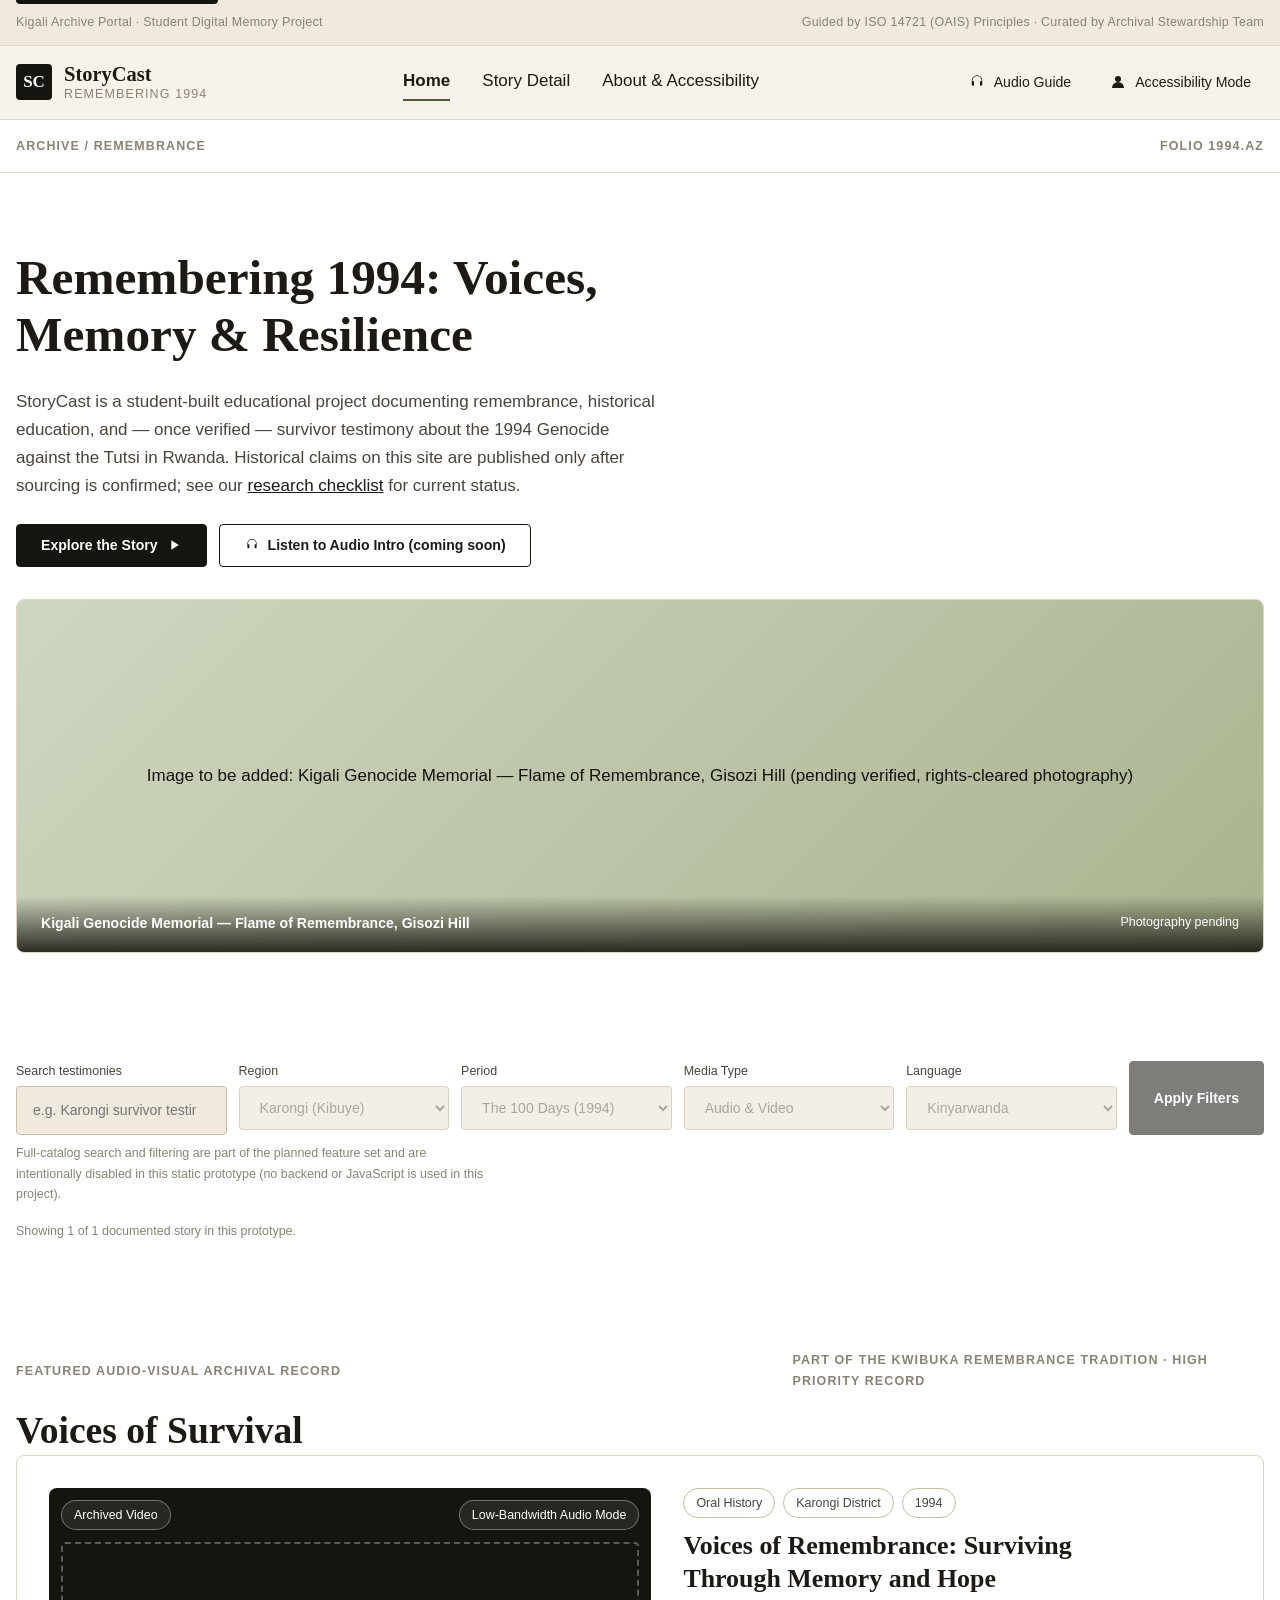
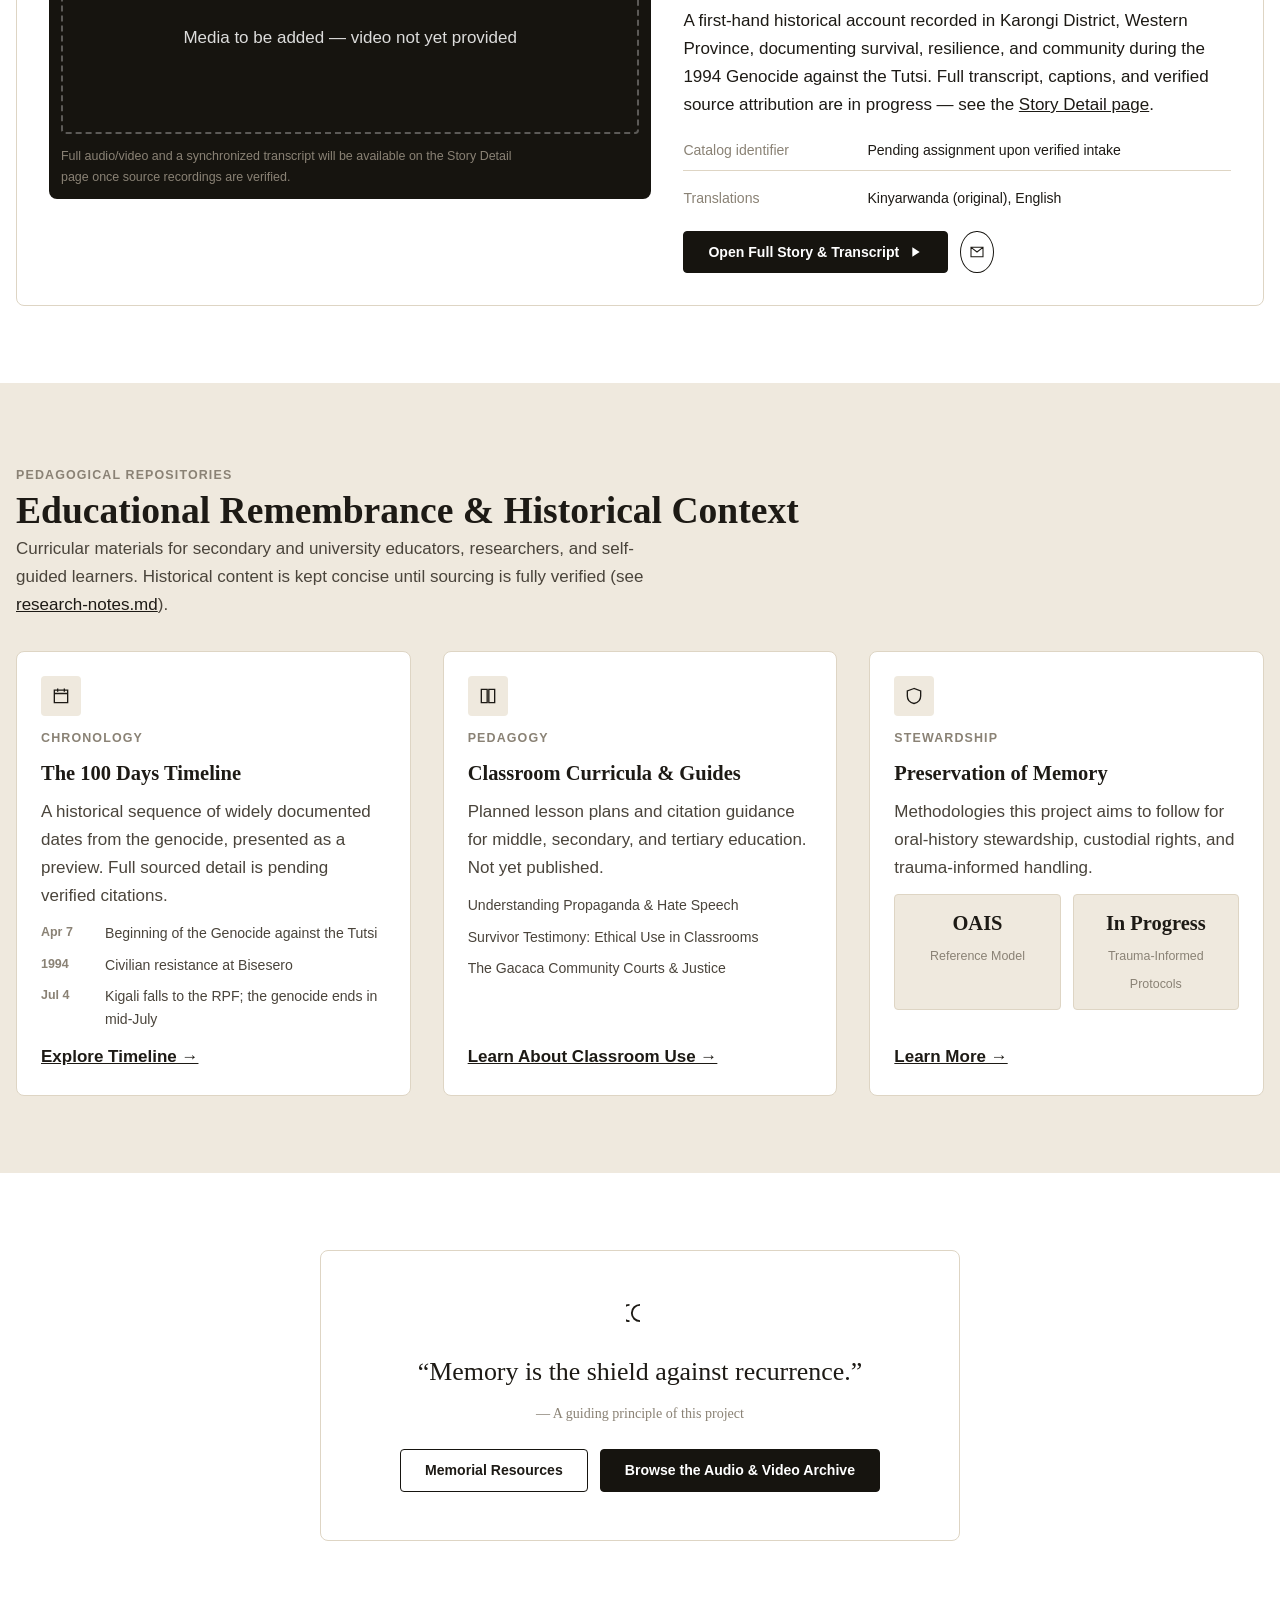
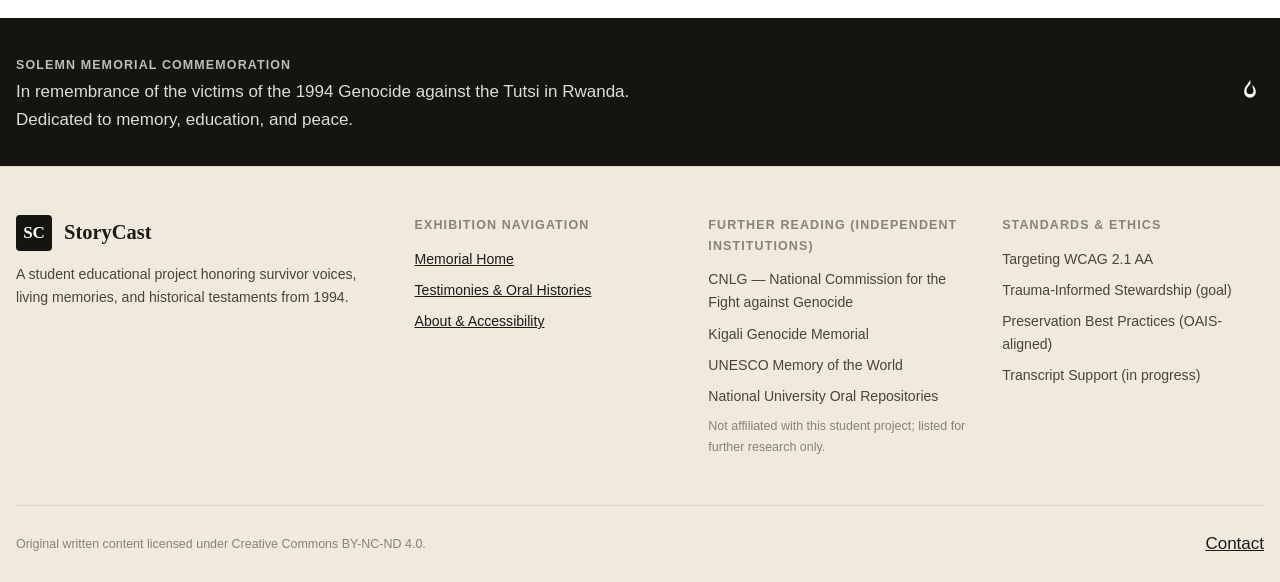
==== index.html @ 451eb9bd "Genocide story casting" ====
<!DOCTYPE html>
<html lang="en">
<head>
  <meta charset="UTF-8">
  <meta name="viewport" content="width=device-width, initial-scale=1.0">
  <title>StoryCast — Remembering 1994: Voices, Memory &amp; Resilience</title>
  <meta name="description" content="StoryCast is a student educational project preserving remembrance and historical education about the 1994 Genocide against the Tutsi in Rwanda.">
  <link rel="stylesheet" href="css/main.css">
</head>
<body>
  <a class="skip-link" href="#main-content">Skip to main content</a>

  <svg aria-hidden="true" focusable="false" class="sr-only">
    <symbol id="icon-headphones" viewBox="0 0 24 24"><path d="M12 3a7 7 0 0 0-7 7v5a2 2 0 0 0 2 2h1v-6H6v-1a6 6 0 0 1 12 0v1h-2v6h1a2 2 0 0 0 2-2v-5a7 7 0 0 0-7-7Z" fill="currentColor"/></symbol>
    <symbol id="icon-user" viewBox="0 0 24 24"><circle cx="12" cy="8" r="4" fill="currentColor"/><path d="M4 20a8 8 0 0 1 16 0Z" fill="currentColor"/></symbol>
    <symbol id="icon-play" viewBox="0 0 24 24"><path d="M8 5v14l11-7Z" fill="currentColor"/></symbol>
    <symbol id="icon-calendar" viewBox="0 0 24 24"><path d="M4 5h16v15H4Zm0 4h16M8 3v4M16 3v4" stroke="currentColor" stroke-width="1.6" fill="none"/></symbol>
    <symbol id="icon-book" viewBox="0 0 24 24"><path d="M4 4h7v16H4ZM13 4h7v16h-7Z" stroke="currentColor" stroke-width="1.6" fill="none"/></symbol>
    <symbol id="icon-shield" viewBox="0 0 24 24"><path d="M12 3 4 6v6c0 5 3.5 8 8 9 4.5-1 8-4 8-9V6Z" stroke="currentColor" stroke-width="1.6" fill="none"/></symbol>
    <symbol id="icon-quote" viewBox="0 0 24 24"><path d="M3 5a7 7 0 0 0 0 14M12 5a7 7 0 0 0 0 14" stroke="currentColor" stroke-width="1.6" fill="none"/></symbol>
    <symbol id="icon-mail" viewBox="0 0 24 24"><path d="M3 5h18v14H3Zm0 0 9 7 9-7" stroke="currentColor" stroke-width="1.6" fill="none"/></symbol>
    <symbol id="icon-flame" viewBox="0 0 24 24"><path d="M12 2c2 4-3 5-3 9a3 3 0 0 0 6 0c0-2-1-3-1-5 1 1 3 3 3 6a5 5 0 0 1-10 0c0-5 3-6 5-10Z" fill="currentColor"/></symbol>
  </svg>


  <div class="ribbon">
    <div class="ribbon__inner container">
      <p class="ribbon__text">Kigali Archive Portal · Student Digital Memory Project</p>
      <p class="ribbon__text">Guided by ISO 14721 (OAIS) Principles · Curated by Archival Stewardship Team</p>
    </div>
  </div>

  <header class="site-header">
    <div class="site-header__inner container">
      <a class="brand" href="index.html">
        <span class="brand__mark" aria-hidden="true">SC</span>
        <span class="brand__text">
          <span class="brand__name">StoryCast</span>
          <span class="brand__subtitle">Remembering 1994</span>
        </span>
      </a>
      <nav class="site-nav" aria-label="Primary">
        <ul class="site-nav__list">
          <li><a class="site-nav__link" href="index.html" aria-current="page">Home</a></li>
          <li><a class="site-nav__link" href="story/remembering-1994.html">Story Detail</a></li>
          <li><a class="site-nav__link" href="about.html">About &amp; Accessibility</a></li>
        </ul>
      </nav>
      <div class="header-utilities">
        <a class="utility-link" href="#voices-of-survival">
          <svg class="icon" width="18" height="18" aria-hidden="true"><use href="#icon-headphones"></use></svg>
          Audio Guide
        </a>
        <input type="checkbox" id="a11y-mode-toggle" class="control-input">
        <label class="utility-link" for="a11y-mode-toggle">
          <svg class="icon" width="18" height="18" aria-hidden="true"><use href="#icon-user"></use></svg>
          Accessibility Mode
        </label>
      </div>
    </div>
  </header>

  <main id="main-content">
    <!-- Breadcrumb -->
    <div class="breadcrumb container">
      <p class="breadcrumb__trail label">Archive / Remembrance</p>
      <p class="label">Folio 1994.AZ</p>
    </div>

    <!-- Hero -->
    <section class="section container" aria-labelledby="hero-heading">
      <div class="hero">
        <h1 id="hero-heading">Remembering 1994: Voices, Memory &amp; Resilience</h1>
        <p class="hero__lead">
          StoryCast is a student-built educational project documenting
          remembrance, historical education, and — once verified — survivor
          testimony about the 1994 Genocide against the Tutsi in Rwanda.
          Historical claims on this site are published only after sourcing is
          confirmed; see our
          <a href="docs/research-notes.md">research checklist</a> for current
          status.
        </p>
        <div class="hero__actions">
          <a class="btn btn--primary" href="story/remembering-1994.html">
            Explore the Story
            <svg class="icon" width="16" height="16" aria-hidden="true"><use href="#icon-play"></use></svg>
          </a>
          <a class="btn" href="#voices-of-survival">
            <svg class="icon" width="16" height="16" aria-hidden="true"><use href="#icon-headphones"></use></svg>
            Listen to Audio Intro (coming soon)
          </a>
        </div>
      </div>

      <figure class="media-figure">
        <div class="media-figure__placeholder">
          Image to be added: Kigali Genocide Memorial — Flame of Remembrance,
          Gisozi Hill (pending verified, rights-cleared photography)
        </div>
        <figcaption>
          <span class="media-figure__title">Kigali Genocide Memorial — Flame of Remembrance, Gisozi Hill</span>
          <span>Photography pending</span>
        </figcaption>
      </figure>
    </section>

    <!-- Search / filter preview (not yet functional — see note) -->
    <section class="section section--tight container" aria-labelledby="search-heading">
      <h2 class="sr-only" id="search-heading">Search the archive (preview)</h2>
      <form class="filter-bar" aria-describedby="filter-note">
        <div class="filter-bar__field">
          <label class="field-label" for="search-query">Search testimonies</label>
          <input class="field-control" type="search" id="search-query" placeholder="e.g. Karongi survivor testimony" disabled>
        </div>
        <div class="filter-bar__field">
          <label class="field-label" for="filter-region">Region</label>
          <select class="field-control" id="filter-region" disabled>
            <option>Karongi (Kibuye)</option>
          </select>
        </div>
        <div class="filter-bar__field">
          <label class="field-label" for="filter-period">Period</label>
          <select class="field-control" id="filter-period" disabled>
            <option>The 100 Days (1994)</option>
          </select>
        </div>
        <div class="filter-bar__field">
          <label class="field-label" for="filter-media">Media Type</label>
          <select class="field-control" id="filter-media" disabled>
            <option>Audio &amp; Video</option>
          </select>
        </div>
        <div class="filter-bar__field">
          <label class="field-label" for="filter-lang">Language</label>
          <select class="field-control" id="filter-lang" disabled>
            <option>Kinyarwanda</option>
          </select>
        </div>
        <button class="btn btn--primary" type="submit" disabled>Apply Filters</button>
      </form>
      <p class="filter-bar__note" id="filter-note">
        Full-catalog search and filtering are part of the planned feature set
        and are intentionally disabled in this static prototype (no backend
        or JavaScript is used in this project).
      </p>
      <div class="active-filters">
        <p class="active-filters__meta">Showing 1 of 1 documented story in this prototype.</p>
      </div>
    </section>

    <!-- Featured story -->
    <section class="section container" aria-labelledby="featured-heading" id="voices-of-survival">
      <div class="section-kicker">
        <p class="label">Featured Audio-Visual Archival Record</p>
        <p class="label">Part of the Kwibuka Remembrance Tradition · High Priority Record</p>
      </div>
      <h2 id="featured-heading">Voices of Survival</h2>

      <div class="featured-media">
        <div>
          <div class="media-panel">
            <div class="media-panel__badges">
              <span class="chip chip--on-dark">Archived Video</span>
              <span class="chip chip--on-dark">Low-Bandwidth Audio Mode</span>
            </div>
            <p class="media-placeholder">
              Media to be added — video not yet provided
            </p>
            <!--
              TODO (media): Insert the verified video source once provided,
              and ensure a matching caption file exists in assets/captions/.

              <video controls preload="metadata" poster="assets/images/TODO-poster.jpg">
                <source src="assets/video/TODO-remembering-1994.mp4" type="video/mp4">
                <track kind="captions" src="assets/captions/TODO-remembering-1994.vtt" srclang="en" label="English captions" default>
              </video>
            -->
            <p class="media-panel__note">
              <span>Full audio/video and a synchronized transcript will be available on the Story Detail page once source recordings are verified.</span>
            </p>
          </div>
        </div>

        <div class="featured-media__meta">
          <div class="tag-row">
            <span class="chip">Oral History</span>
            <span class="chip">Karongi District</span>
            <span class="chip">1994</span>
          </div>
          <h3>Voices of Remembrance: Surviving Through Memory and Hope</h3>
          <p>
            A first-hand historical account recorded in Karongi District,
            Western Province, documenting survival, resilience, and community
            during the 1994 Genocide against the Tutsi. Full transcript,
            captions, and verified source attribution are in progress — see
            the <a href="story/remembering-1994.html">Story Detail page</a>.
          </p>
          <dl class="meta-list">
            <div class="meta-list__row">
              <dt>Catalog identifier</dt>
              <dd>Pending assignment upon verified intake</dd>
            </div>
            <div class="meta-list__row">
              <dt>Translations</dt>
              <dd>Kinyarwanda (original), English</dd>
            </div>
          </dl>
          <div class="hero__actions">
            <a class="btn btn--primary" href="story/remembering-1994.html">
              Open Full Story &amp; Transcript
              <svg class="icon" width="16" height="16" aria-hidden="true"><use href="#icon-play"></use></svg>
            </a>
            <a class="btn btn--icon" href="mailto:?subject=StoryCast%20%E2%80%94%20Remembering%201994&amp;body=https%3A%2F%2Fexample.org%2Fstory%2Fremembering-1994.html" aria-label="Share this story by email">
              <svg class="icon" width="16" height="16" aria-hidden="true"><use href="#icon-mail"></use></svg>
            </a>
          </div>
        </div>
      </div>
    </section>

    <!-- Educational Remembrance & Historical Context -->
    <section class="section section--muted" aria-labelledby="education-heading">
      <div class="container">
        <p class="label">Pedagogical Repositories</p>
        <h2 id="education-heading">Educational Remembrance &amp; Historical Context</h2>
        <p class="hero__lead">
          Curricular materials for secondary and university educators,
          researchers, and self-guided learners. Historical content is kept
          concise until sourcing is fully verified (see
          <a href="docs/research-notes.md">research-notes.md</a>).
        </p>

        <div class="card-grid">
          <article class="card">
            <span class="card__icon" aria-hidden="true"><svg class="icon" width="20" height="20"><use href="#icon-calendar"></use></svg></span>
            <p class="label">Chronology</p>
            <h3 class="card__title">The 100 Days Timeline</h3>
            <p class="card__text">
              A historical sequence of widely documented dates from the
              genocide, presented as a preview. Full sourced detail is
              pending verified citations.
            </p>
            <ul class="mini-timeline card__list">
              <li class="mini-timeline__item"><span class="mini-timeline__date">Apr 7</span><span>Beginning of the Genocide against the Tutsi</span></li>
              <li class="mini-timeline__item"><span class="mini-timeline__date">1994</span><span>Civilian resistance at Bisesero</span></li>
              <li class="mini-timeline__item"><span class="mini-timeline__date">Jul 4</span><span>Kigali falls to the RPF; the genocide ends in mid-July</span></li>
            </ul>
            <a class="card__link" href="story/remembering-1994.html#context">Explore Timeline →</a>
          </article>

          <article class="card">
            <span class="card__icon" aria-hidden="true"><svg class="icon" width="20" height="20"><use href="#icon-book"></use></svg></span>
            <p class="label">Pedagogy</p>
            <h3 class="card__title">Classroom Curricula &amp; Guides</h3>
            <p class="card__text">
              Planned lesson plans and citation guidance for middle,
              secondary, and tertiary education. Not yet published.
            </p>
            <ul class="card__list">
              <li>Understanding Propaganda &amp; Hate Speech</li>
              <li>Survivor Testimony: Ethical Use in Classrooms</li>
              <li>The Gacaca Community Courts &amp; Justice</li>
            </ul>
            <a class="card__link" href="about.html#education-access">Learn About Classroom Use →</a>
          </article>

          <article class="card">
            <span class="card__icon" aria-hidden="true"><svg class="icon" width="20" height="20"><use href="#icon-shield"></use></svg></span>
            <p class="label">Stewardship</p>
            <h3 class="card__title">Preservation of Memory</h3>
            <p class="card__text">
              Methodologies this project aims to follow for oral-history
              stewardship, custodial rights, and trauma-informed handling.
            </p>
            <div class="stat-grid">
              <div class="stat-box">
                <span class="stat-box__value">OAIS</span>
                <span class="stat-box__label">Reference Model</span>
              </div>
              <div class="stat-box">
                <span class="stat-box__value">In Progress</span>
                <span class="stat-box__label">Trauma-Informed Protocols</span>
              </div>
            </div>
            <a class="card__link" href="about.html#mission">Learn More →</a>
          </article>
        </div>
      </div>
    </section>

    <!-- Pull-quote banner -->
    <section class="section container" aria-labelledby="pullquote-heading">
      <h2 class="sr-only" id="pullquote-heading">Guiding principle</h2>
      <div class="pullquote-banner">
        <svg class="icon" width="28" height="28" aria-hidden="true"><use href="#icon-quote"></use></svg>
        <blockquote>
          <p>“Memory is the shield against recurrence.”</p>
          <cite class="blockquote__cite">— A guiding principle of this project</cite>
        </blockquote>
        <div class="pullquote-banner__actions">
          <a class="btn" href="about.html#sources">Memorial Resources</a>
          <a class="btn btn--primary" href="story/remembering-1994.html">Browse the Audio &amp; Video Archive</a>
        </div>
      </div>
    </section>

    <!-- Commemoration banner -->
    <section class="commemoration-banner">
      <div class="commemoration-banner__inner container section--tight">
        <div>
          <p class="label label--on-dark">Solemn Memorial Commemoration</p>
          <p class="commemoration-banner__text">
            In remembrance of the victims of the 1994 Genocide against the
            Tutsi in Rwanda. Dedicated to memory, education, and peace.
          </p>
        </div>
        <svg class="icon" width="28" height="28" aria-hidden="true"><use href="#icon-flame"></use></svg>
      </div>
    </section>
  </main>

  <footer class="site-footer">
    <div class="container">
      <div class="site-footer__inner">
        <div>
          <a class="brand" href="index.html">
            <span class="brand__mark" aria-hidden="true">SC</span>
            <span class="brand__text">
              <span class="brand__name">StoryCast</span>
            </span>
          </a>
          <p class="site-footer__tagline">
            A student educational project honoring survivor voices, living
            memories, and historical testaments from 1994.
          </p>
        </div>
        <div>
          <p class="site-footer__heading">Exhibition Navigation</p>
          <ul class="site-footer__links">
            <li><a href="index.html">Memorial Home</a></li>
            <li><a href="story/remembering-1994.html">Testimonies &amp; Oral Histories</a></li>
            <li><a href="about.html">About &amp; Accessibility</a></li>
          </ul>
        </div>
        <div>
          <p class="site-footer__heading">Further Reading (Independent Institutions)</p>
          <ul class="site-footer__links">
            <li>CNLG — National Commission for the Fight against Genocide</li>
            <li>Kigali Genocide Memorial</li>
            <li>UNESCO Memory of the World</li>
            <li>National University Oral Repositories</li>
          </ul>
          <p class="filter-bar__note">Not affiliated with this student project; listed for further research only.</p>
        </div>
        <div>
          <p class="site-footer__heading">Standards &amp; Ethics</p>
          <ul class="site-footer__links">
            <li>Targeting WCAG 2.1 AA</li>
            <li>Trauma-Informed Stewardship (goal)</li>
            <li>Preservation Best Practices (OAIS-aligned)</li>
            <li>Transcript Support (in progress)</li>
          </ul>
        </div>
      </div>
      <div class="site-footer__legal">
        <p class="site-footer__legal-text">Original written content licensed under Creative Commons BY-NC-ND 4.0.</p>
        <div class="site-footer__legal-links">
          <a href="mailto:storycast-project@example.edu">Contact</a>
        </div>
      </div>
    </div>
  </footer>
</body>
</html>
---- css/main.css ----
@layer reset {
  *,
  *::before,
  *::after {
    box-sizing: border-box;
  }
  * {
    margin: 0;
    padding: 0;
  }
  html {
    -webkit-text-size-adjust: 100%;
    text-size-adjust: 100%;
  }
  body {
    min-height: 100vh;
  }
  img,
  picture,
  video,
  audio,
  canvas,
  svg {
    display: block;
    max-width: 100%;
    height: auto;
  }
  input,
  button,
  textarea,
  select {
    font: inherit;
  }
  ul[class],
  ol[class] {
    list-style: none;
  }
  fieldset {
    min-width: 0;
  }
  a:not([class]) {
    text-decoration-skip-ink: auto;
  }
}
@layer base {
  :root {
    --color-cream: #f7f3ec;
    --color-cream-deep: #efe9de;
    --color-white: #ffffff;
    --color-ink: #1d1a15;
    --color-ink-soft: #4a443b;
    --color-stone: #8a8275;
    --color-border: #ded5c4;
    --color-border-strong: #c9bda5;
    --color-near-black: #16140f;
    --color-accent: #4b5a33;
    --color-accent-contrast: #ffffff;
    --color-accent-bg: #eef1e6;
    --color-bg: var(--color-cream);
    --color-bg-muted: var(--color-cream-deep);
    --color-bg-surface: var(--color-white);
    --color-bg-inverse: var(--color-near-black);
    --color-text: var(--color-ink);
    --color-text-muted: var(--color-ink-soft);
    --color-text-faint: var(--color-stone);
    --color-text-inverse: var(--color-white);
    --color-link: var(--color-ink);
    --color-button-bg: var(--color-near-black);
    --color-button-text: var(--color-white);
    --color-focus: #1a73e8;
  }
}
@layer base {
  :root {
    --font-family-base: -apple-system, BlinkMacSystemFont, "Segoe UI", Roboto,
      Helvetica, Arial, sans-serif;
    --font-family-heading: Georgia, "Iowan Old Style", "Palatino Linotype",
      "Book Antiqua", serif;
    --font-family-mono: ui-monospace, "SFMono-Regular", Menlo, Consolas,
      monospace;
    --font-family-readable: Verdana, Tahoma, "Trebuchet MS", sans-serif;
    --font-size-xs: clamp(0.72rem, 0.7rem + 0.1vw, 0.8rem);
    --font-size-sm: clamp(0.82rem, 0.8rem + 0.1vw, 0.9rem);
    --font-size-base: clamp(1rem, 0.97rem + 0.15vw, 1.0625rem);
    --font-size-md: clamp(1.125rem, 1.08rem + 0.25vw, 1.3rem);
    --font-size-lg: clamp(1.375rem, 1.3rem + 0.4vw, 1.65rem);
    --font-size-xl: clamp(1.75rem, 1.55rem + 1vw, 2.5rem);
    --font-size-xxl: clamp(2.1rem, 1.8rem + 1.6vw, 3.1rem);
    --line-height-tight: 1.15;
    --line-height-heading: 1.25;
    --line-height-base: 1.65;
    --font-weight-regular: 400;
    --font-weight-medium: 500;
    --font-weight-semibold: 600;
    --font-weight-bold: 700;
    --letter-spacing-label: 0.09em;
    --user-font-scale: 1;
  }
  html {
    font-family: var(--font-family-base);
    font-size: 100%;
  }
  body {
    font-family: var(--font-family-base);
    font-size: calc(var(--font-size-base) * var(--user-font-scale));
    line-height: var(--line-height-base);
    font-weight: var(--font-weight-regular);
    color: var(--color-text);
  }
  h1,
  h2,
  h3,
  h4,
  h5,
  h6 {
    font-family: var(--font-family-heading);
    line-height: var(--line-height-heading);
    font-weight: var(--font-weight-bold);
    color: var(--color-text);
    text-wrap: balance;
  }
  h1 {
    font-size: var(--font-size-xxl);
    line-height: var(--line-height-tight);
  }
  h2 {
    font-size: var(--font-size-xl);
  }
  h3 {
    font-size: var(--font-size-lg);
  }
  h4 {
    font-size: var(--font-size-md);
    font-family: var(--font-family-base);
    font-weight: var(--font-weight-semibold);
  }
  p,
  li,
  dd {
    max-width: 68ch;
  }
  a {
    color: var(--color-link);
  }
  .label {
    display: inline-block;
    font-size: var(--font-size-xs);
    font-weight: var(--font-weight-semibold);
    letter-spacing: var(--letter-spacing-label);
    text-transform: uppercase;
    color: var(--color-text-faint);
  }
  .label--on-dark {
    color: rgba(255, 255, 255, 0.72);
  }
}
@layer base {
  :root {
    --space-1: 0.25rem;
    --space-2: 0.5rem;
    --space-3: 0.75rem;
    --space-4: 1rem;
    --space-5: 1.5rem;
    --space-6: 2rem;
    --space-7: 3rem;
    --space-8: 4rem;
    --space-9: 6rem;
    --space-section-y: clamp(var(--space-7), 6vw, var(--space-9));
    --space-ribbon-y: var(--space-3);
    --gap-xs: var(--space-2);
    --gap-sm: var(--space-3);
    --gap-md: var(--space-5);
    --gap-lg: var(--space-6);
    --container-width-wide: 80rem;
    --container-width-narrow: 46rem;
    --container-padding-inline: var(--space-4);
    --radius-sm: 0.25rem;
    --radius-md: 0.5rem;
    --radius-pill: 999px;
  }
}
@layer layout {
  .container {
    width: 100%;
    max-width: var(--container-width-wide);
    margin-inline: auto;
    padding-inline: var(--container-padding-inline);
  }
  .container--narrow {
    max-width: var(--container-width-narrow);
  }
  .section {
    padding-block: var(--space-section-y);
  }
  .section--muted {
    background-color: var(--color-bg-muted);
  }
  .section--tight {
    padding-block: var(--space-6);
  }
  .ribbon {
    background-color: var(--color-bg-muted);
    border-bottom: 1px solid var(--color-border);
  }
  .ribbon__inner {
    display: flex;
    flex-wrap: wrap;
    align-items: center;
    justify-content: space-between;
    gap: var(--gap-xs) var(--gap-md);
    padding-block: var(--space-ribbon-y);
  }
  .site-header {
    border-bottom: 1px solid var(--color-border);
    background-color: var(--color-bg);
  }
  .site-header__inner {
    display: flex;
    flex-wrap: wrap;
    align-items: center;
    justify-content: space-between;
    gap: var(--gap-sm) var(--gap-lg);
    padding-block: var(--space-4);
  }
  .site-nav__list {
    display: flex;
    flex-wrap: wrap;
    gap: var(--gap-sm) var(--gap-lg);
  }
  .header-utilities {
    display: flex;
    flex-wrap: wrap;
    align-items: center;
    gap: var(--gap-sm);
  }
  .breadcrumb {
    display: flex;
    flex-wrap: wrap;
    align-items: center;
    justify-content: space-between;
    gap: var(--gap-xs);
    padding-block: var(--space-4);
    border-bottom: 1px solid var(--color-border);
  }
  .hero {
    display: flex;
    flex-direction: column;
    gap: var(--gap-md);
    max-width: 44rem;
  }
  .hero__actions {
    display: flex;
    flex-wrap: wrap;
    gap: var(--gap-sm);
  }
  .filter-bar {
    display: flex;
    flex-wrap: wrap;
    gap: var(--gap-sm);
    align-items: stretch;
  }
  .filter-bar__field {
    flex: 1 1 10rem;
  }
  .active-filters {
    display: flex;
    flex-wrap: wrap;
    align-items: center;
    justify-content: space-between;
    gap: var(--gap-sm);
    margin-top: var(--space-4);
  }
  .active-filters__chips {
    display: flex;
    flex-wrap: wrap;
    align-items: center;
    gap: var(--gap-xs);
  }
  .card-grid {
    container-type: inline-size;
    container-name: card-grid;
    display: grid;
    grid-template-columns: 1fr;
    gap: var(--gap-lg);
    margin-top: var(--space-6);
  }
  @media (min-width: 48rem) {
    .card-grid {
      grid-template-columns: repeat(2, 1fr);
    }
  }
  @media (min-width: 72rem) {
    .card-grid {
      grid-template-columns: repeat(3, 1fr);
    }
  }
  .card-grid > * {
    min-width: 0;
  }
  @media (min-width: 72rem) {
    .card-grid--two {
      grid-template-columns: repeat(2, 1fr);
    }
  }
  .featured-media {
    display: grid;
    grid-template-columns: 1fr;
    gap: var(--gap-lg);
    background-color: var(--color-bg-surface);
    border: 1px solid var(--color-border);
    border-radius: var(--radius-md);
    padding: var(--space-5);
  }
  @media (min-width: 64rem) {
    .featured-media {
      grid-template-columns: 1.1fr 1fr;
      padding: var(--space-6);
    }
  }
  .featured-media__meta {
    display: flex;
    flex-direction: column;
    gap: var(--gap-sm);
  }
  .section-kicker {
    display: flex;
    flex-wrap: wrap;
    align-items: center;
    justify-content: space-between;
    gap: var(--gap-xs);
    margin-bottom: var(--space-4);
  }
  .pullquote-banner {
    max-width: 40rem;
    margin-inline: auto;
    text-align: center;
    display: flex;
    flex-direction: column;
    align-items: center;
    gap: var(--gap-md);
  }
  .pullquote-banner__actions {
    display: flex;
    flex-wrap: wrap;
    justify-content: center;
    gap: var(--gap-sm);
  }
  .commemoration-banner__inner {
    display: flex;
    flex-wrap: wrap;
    align-items: center;
    justify-content: space-between;
    gap: var(--gap-md);
  }
  .site-footer__inner {
    display: grid;
    grid-template-columns: 1fr;
    gap: var(--gap-lg);
    padding-block: var(--space-7);
  }
  @media (min-width: 48rem) {
    .site-footer__inner {
      grid-template-columns: 1.4fr 1fr 1fr 1fr;
    }
  }
  .site-footer__legal {
    display: flex;
    flex-wrap: wrap;
    align-items: center;
    justify-content: space-between;
    gap: var(--gap-sm);
    padding-block: var(--space-5);
    border-top: 1px solid var(--color-border);
  }
  .site-footer__legal-links {
    display: flex;
    flex-wrap: wrap;
    gap: var(--gap-sm);
  }
  .story-meta {
    display: flex;
    flex-wrap: wrap;
    gap: var(--gap-lg);
  }
  .accessibility-controls {
    display: flex;
    flex-wrap: wrap;
    align-items: center;
    justify-content: space-between;
    gap: var(--gap-sm);
  }
  .accessibility-controls__group {
    display: flex;
    flex-wrap: wrap;
    align-items: center;
    gap: var(--gap-xs);
  }
  .media-player {
    display: flex;
    flex-direction: column;
    gap: var(--space-4);
  }
  .transcript-layout {
    display: grid;
    grid-template-columns: 1fr;
    gap: var(--gap-lg);
  }
  @media (min-width: 64rem) {
    .transcript-layout {
      grid-template-columns: 2fr 1fr;
      align-items: start;
    }
  }
  .transcript-layout__aside {
    display: flex;
    flex-direction: column;
    gap: var(--gap-md);
  }
  .verify-grid {
    display: grid;
    grid-template-columns: 1fr;
    gap: var(--gap-lg);
    margin-top: var(--space-6);
  }
  @media (min-width: 56rem) {
    .verify-grid {
      grid-template-columns: repeat(2, 1fr);
    }
  }
  .mission-split {
    display: grid;
    grid-template-columns: 1fr;
    gap: var(--gap-lg);
    margin-top: var(--space-6);
  }
  @media (min-width: 64rem) {
    .mission-split {
      grid-template-columns: 1fr 1.3fr;
    }
  }
  .pillar-list {
    display: flex;
    flex-direction: column;
    gap: var(--gap-md);
  }
  .pillar {
    display: flex;
    gap: var(--gap-sm);
  }
  .feedback-form {
    display: grid;
    grid-template-columns: 1fr;
    gap: var(--gap-md);
  }
  @media (min-width: 48rem) {
    .feedback-form {
      grid-template-columns: 1fr 1fr;
    }
  }
  @media (min-width: 48rem) {
    .feedback-form__full {
      grid-column: 1/-1;
    }
  }
  .partners-row {
    display: flex;
    flex-wrap: wrap;
    gap: var(--gap-lg);
    align-items: center;
    margin-top: var(--space-5);
  }
  .advisory-heading {
    margin-top: var(--space-8);
  }
  .advisory-grid {
    display: grid;
    grid-template-columns: 1fr;
    gap: var(--gap-lg);
    margin-top: var(--space-6);
  }
  @media (min-width: 48rem) {
    .advisory-grid {
      grid-template-columns: repeat(2, 1fr);
    }
  }
  @media (min-width: 72rem) {
    .advisory-grid {
      grid-template-columns: repeat(4, 1fr);
    }
  }
}
@layer components {
  .ribbon__text {
    font-size: var(--font-size-xs);
    color: var(--color-text-faint);
    letter-spacing: 0.02em;
  }
  .brand {
    display: inline-flex;
    align-items: center;
    gap: var(--space-3);
    text-decoration: none;
    color: var(--color-text);
  }
  .brand__mark {
    display: inline-flex;
    align-items: center;
    justify-content: center;
    width: 2.25rem;
    height: 2.25rem;
    border-radius: var(--radius-sm);
    background-color: var(--color-near-black);
    color: var(--color-white);
    font-family: var(--font-family-heading);
    font-weight: var(--font-weight-bold);
    flex-shrink: 0;
  }
  .brand__text {
    display: flex;
    flex-direction: column;
    line-height: 1.15;
  }
  .brand__name {
    font-family: var(--font-family-heading);
    font-weight: var(--font-weight-bold);
    font-size: var(--font-size-md);
  }
  .brand__subtitle {
    font-size: var(--font-size-xs);
    letter-spacing: var(--letter-spacing-label);
    text-transform: uppercase;
    color: var(--color-text-faint);
  }
  .site-nav__link {
    display: inline-block;
    padding-block: var(--space-1);
    color: var(--color-text);
    text-decoration: none;
    font-weight: var(--font-weight-medium);
    border-bottom: 2px solid transparent;
  }
  .site-nav__link:hover {
    border-bottom-color: var(--color-text);
  }
  .site-nav__link[aria-current=page] {
    font-weight: var(--font-weight-bold);
    border-bottom-color: var(--color-accent);
  }
  .utility-link {
    display: inline-flex;
    align-items: center;
    gap: var(--space-2);
    font-size: var(--font-size-sm);
    font-weight: var(--font-weight-medium);
    color: var(--color-text);
    text-decoration: none;
    padding: var(--space-2) var(--space-3);
    border-radius: var(--radius-pill);
    border: 1px solid transparent;
  }
  .utility-link:hover {
    border-color: var(--color-border-strong);
  }
  .utility-avatar {
    display: inline-flex;
    align-items: center;
    justify-content: center;
    width: 2rem;
    height: 2rem;
    border-radius: 50%;
    background-color: var(--color-bg-muted);
    border: 1px solid var(--color-border);
    font-size: var(--font-size-xs);
    font-weight: var(--font-weight-bold);
  }
  .breadcrumb__trail {
    display: flex;
    flex-wrap: wrap;
    gap: var(--space-2);
    align-items: center;
  }
  .btn {
    display: inline-flex;
    align-items: center;
    gap: var(--space-2);
    padding: var(--space-3) var(--space-5);
    border-radius: var(--radius-sm);
    border: 1.5px solid var(--color-near-black);
    font-weight: var(--font-weight-semibold);
    font-size: var(--font-size-sm);
    text-decoration: none;
    color: var(--color-text);
    background-color: transparent;
    cursor: pointer;
    line-height: 1.2;
  }
  .btn:hover {
    background-color: var(--color-bg-muted);
  }
  .btn[disabled], .btn[aria-disabled=true] {
    cursor: not-allowed;
    opacity: 0.55;
  }
  .btn[disabled]:hover, .btn[aria-disabled=true]:hover {
    background-color: transparent;
  }
  .btn--primary {
    background-color: var(--color-button-bg);
    color: var(--color-button-text);
  }
  .btn--primary:hover {
    opacity: 0.88;
    background-color: var(--color-button-bg);
  }
  .btn--small {
    padding: var(--space-2) var(--space-4);
    font-size: var(--font-size-xs);
  }
  .btn--icon {
    padding: var(--space-2);
    border-radius: 50%;
    line-height: 1;
  }
  .chip {
    display: inline-flex;
    align-items: center;
    gap: var(--space-1);
    padding: var(--space-1) var(--space-3);
    border-radius: var(--radius-pill);
    border: 1px solid var(--color-border-strong);
    font-size: var(--font-size-xs);
    font-weight: var(--font-weight-medium);
    color: var(--color-text-muted);
    background-color: var(--color-bg-surface);
  }
  .chip--accent {
    color: var(--color-accent);
    border-color: var(--color-accent);
    background-color: var(--color-accent-bg);
  }
  .chip--on-dark {
    color: var(--color-text-inverse);
    border-color: rgba(255, 255, 255, 0.35);
    background-color: rgba(255, 255, 255, 0.08);
  }
  .tag-row {
    display: flex;
    flex-wrap: wrap;
    gap: var(--space-2);
  }
  .hero__lead {
    color: var(--color-text-muted);
  }
  .media-figure {
    position: relative;
    border-radius: var(--radius-md);
    overflow: hidden;
    border: 1px solid var(--color-border);
  }
  * + .media-figure {
    margin-top: var(--space-6);
  }
  .media-figure__placeholder {
    display: flex;
    align-items: center;
    justify-content: center;
    min-height: 16rem;
    background: linear-gradient(135deg, #cfd6c1, #a9b48f);
    color: var(--color-near-black);
    font-weight: var(--font-weight-medium);
    text-align: center;
    padding: var(--space-5);
  }
  @media (min-width: 48rem) {
    .media-figure__placeholder {
      min-height: 22rem;
    }
  }
  .media-figure figcaption {
    position: absolute;
    inset-inline: 0;
    bottom: 0;
    display: flex;
    flex-wrap: wrap;
    justify-content: space-between;
    gap: var(--space-3);
    padding: var(--space-4) var(--space-5);
    background: linear-gradient(to top, rgba(10, 9, 6, 0.82), transparent);
    color: var(--color-white);
    font-size: var(--font-size-xs);
  }
  .media-figure__title {
    font-weight: var(--font-weight-semibold);
    font-size: var(--font-size-sm);
  }
  .field-label {
    display: block;
    font-size: var(--font-size-xs);
    font-weight: var(--font-weight-medium);
    color: var(--color-text-muted);
    margin-bottom: var(--space-1);
  }
  .field-control {
    width: 100%;
    padding: var(--space-3) var(--space-4);
    border: 1px solid var(--color-border-strong);
    border-radius: var(--radius-sm);
    background-color: var(--color-bg-surface);
    font-size: var(--font-size-sm);
    color: var(--color-text);
  }
  .field-control[disabled] {
    color: var(--color-text-faint);
    background-color: var(--color-bg-muted);
    cursor: not-allowed;
  }
  .filter-bar__note {
    font-size: var(--font-size-xs);
    color: var(--color-text-faint);
    margin-top: var(--space-2);
  }
  .active-filters__meta {
    font-size: var(--font-size-xs);
    color: var(--color-text-faint);
  }
  .card {
    display: flex;
    flex-direction: column;
    gap: var(--space-3);
    padding: var(--space-5);
    border: 1px solid var(--color-border);
    border-radius: var(--radius-md);
    background-color: var(--color-bg-surface);
  }
  .card__icon {
    display: inline-flex;
    align-items: center;
    justify-content: center;
    width: 2.5rem;
    height: 2.5rem;
    border-radius: var(--radius-sm);
    background-color: var(--color-bg-muted);
    font-size: var(--font-size-md);
  }
  .card__title {
    font-size: var(--font-size-md);
  }
  .card__text {
    color: var(--color-text-muted);
  }
  .card__link {
    font-weight: var(--font-weight-semibold);
    margin-top: auto;
  }
  .card__list {
    display: flex;
    flex-direction: column;
    gap: var(--space-2);
    font-size: var(--font-size-sm);
    color: var(--color-text-muted);
  }
  .story-card {
    flex-direction: row;
    flex-wrap: wrap;
  }
  .story-card__media {
    flex: 1 1 10rem;
  }
  .story-card__body {
    flex: 2 1 14rem;
    display: flex;
    flex-direction: column;
    gap: var(--space-2);
  }
  .related-card__media {
    aspect-ratio: 4/3;
    border-radius: var(--radius-sm);
    overflow: hidden;
    display: flex;
    align-items: center;
    justify-content: center;
    text-align: center;
    padding: var(--space-3);
    background-color: var(--color-bg-muted);
    color: var(--color-text-faint);
    font-size: var(--font-size-xs);
  }
  @container card-grid (max-width: 26rem) {
    .story-card {
      flex-direction: column;
    }
  }
  .mini-timeline {
    display: flex;
    flex-direction: column;
    gap: var(--space-2);
    font-size: var(--font-size-sm);
  }
  .mini-timeline__item {
    display: flex;
    gap: var(--space-3);
  }
  .mini-timeline__date {
    flex: 0 0 3.25rem;
    font-weight: var(--font-weight-bold);
    color: var(--color-text-faint);
    font-size: var(--font-size-xs);
  }
  .stat-grid {
    display: flex;
    gap: var(--space-3);
  }
  .stat-box {
    flex: 1;
    text-align: center;
    padding: var(--space-3);
    border: 1px solid var(--color-border);
    border-radius: var(--radius-sm);
    background-color: var(--color-bg-muted);
  }
  .stat-box__value {
    font-family: var(--font-family-heading);
    font-weight: var(--font-weight-bold);
    font-size: var(--font-size-md);
    display: block;
  }
  .stat-box__label {
    font-size: var(--font-size-xs);
    color: var(--color-text-faint);
  }
  .media-panel {
    position: relative;
    display: flex;
    flex-direction: column;
    gap: var(--space-3);
    background-color: var(--color-near-black);
    color: var(--color-white);
    border-radius: var(--radius-md);
    padding: var(--space-3);
  }
  .media-panel__badges {
    display: flex;
    flex-wrap: wrap;
    justify-content: space-between;
    gap: var(--space-2);
  }
  .media-panel video,
  .media-panel audio {
    width: 100%;
    border-radius: var(--radius-sm);
    background-color: #000;
  }
  .media-panel__caption {
    display: flex;
    flex-wrap: wrap;
    justify-content: space-between;
    gap: var(--space-2);
    font-size: var(--font-size-xs);
    color: rgba(255, 255, 255, 0.75);
  }
  .media-panel__note {
    display: flex;
    flex-wrap: wrap;
    justify-content: space-between;
    align-items: center;
    gap: var(--space-2);
    font-size: var(--font-size-xs);
    color: var(--color-text-faint);
  }
  .media-placeholder {
    display: flex;
    align-items: center;
    justify-content: center;
    min-height: 12rem;
    padding: var(--space-5);
    border: 2px dashed rgba(255, 255, 255, 0.3);
    border-radius: var(--radius-sm);
    color: rgba(255, 255, 255, 0.85);
    text-align: center;
  }
  .meta-list {
    display: flex;
    flex-direction: column;
    gap: var(--space-2);
    font-size: var(--font-size-sm);
  }
  .meta-list__row {
    display: flex;
    flex-wrap: wrap;
    gap: var(--space-2);
    padding-block: var(--space-2);
    border-bottom: 1px solid var(--color-border);
  }
  .meta-list__row:last-child {
    border-bottom: none;
  }
  .meta-list__row dt {
    flex: 0 0 11rem;
    color: var(--color-text-faint);
    font-weight: var(--font-weight-medium);
  }
  .meta-list__row dd {
    flex: 1 1 10rem;
    color: var(--color-text);
  }
  .story-meta__item {
    display: flex;
    flex-direction: column;
    gap: var(--space-1);
  }
  blockquote {
    border-left: 3px solid var(--color-accent);
    padding-left: var(--space-4);
    font-style: italic;
    color: var(--color-text-muted);
  }
  .blockquote__cite {
    display: block;
    margin-top: var(--space-2);
    font-style: normal;
    font-size: var(--font-size-sm);
    color: var(--color-text-faint);
  }
  .pullquote-banner {
    padding: var(--space-7) var(--space-5);
    border: 1px solid var(--color-border);
    border-radius: var(--radius-md);
    background-color: var(--color-bg-surface);
  }
  .pullquote-banner blockquote {
    border-left: none;
    padding-left: 0;
    font-family: var(--font-family-heading);
    font-size: var(--font-size-lg);
    font-style: normal;
    color: var(--color-text);
  }
  .commemoration-banner {
    background-color: var(--color-near-black);
    color: var(--color-white);
  }
  .commemoration-banner__text {
    color: rgba(255, 255, 255, 0.85);
  }
  .site-footer {
    background-color: var(--color-bg-muted);
    border-top: 1px solid var(--color-border);
  }
  .site-footer__heading {
    font-size: var(--font-size-xs);
    font-weight: var(--font-weight-semibold);
    letter-spacing: var(--letter-spacing-label);
    text-transform: uppercase;
    color: var(--color-text-faint);
    margin-bottom: var(--space-3);
  }
  .site-footer__links {
    display: flex;
    flex-direction: column;
    gap: var(--space-2);
    font-size: var(--font-size-sm);
  }
  .site-footer__links li {
    color: var(--color-text-muted);
  }
  .site-footer__links a {
    color: var(--color-text);
  }
  .site-footer__tagline {
    color: var(--color-text-muted);
    font-size: var(--font-size-sm);
    max-width: 24rem;
    margin-top: var(--space-3);
  }
  .site-footer__legal-text {
    font-size: var(--font-size-xs);
    color: var(--color-text-faint);
  }
  .segmented-control {
    display: inline-flex;
    border: 1px solid var(--color-border-strong);
    border-radius: var(--radius-pill);
    overflow: hidden;
  }
  .segmented-control__label {
    padding: var(--space-1) var(--space-3);
    font-size: var(--font-size-sm);
    font-weight: var(--font-weight-semibold);
    cursor: pointer;
    color: var(--color-text-muted);
  }
  .segmented-control__label:hover {
    background-color: var(--color-bg-muted);
  }
  .control-input {
    position: absolute;
    width: 1px;
    height: 1px;
    padding: 0;
    margin: -1px;
    overflow: hidden;
    clip: rect(0, 0, 0, 0);
    white-space: nowrap;
    border: 0;
  }
  .control-input:focus-visible + .segmented-control__label,
  .control-input:focus-visible + .toggle-chip {
    outline: 3px solid var(--color-focus);
    outline-offset: 2px;
  }
  .toggle-chip {
    display: inline-flex;
    align-items: center;
    gap: var(--space-1);
    padding: var(--space-1) var(--space-3);
    border-radius: var(--radius-pill);
    border: 1px solid var(--color-border-strong);
    font-size: var(--font-size-sm);
    font-weight: var(--font-weight-medium);
    color: var(--color-text-muted);
    cursor: pointer;
  }
  .toggle-chip:hover {
    background-color: var(--color-bg-muted);
  }
  .transcript__find-hint {
    font-size: var(--font-size-xs);
    color: var(--color-text-faint);
  }
  .transcript__body {
    display: flex;
    flex-direction: column;
    gap: var(--space-4);
    max-height: 32rem;
    overflow-y: auto;
    padding: var(--space-5);
    border: 1px solid var(--color-border);
    border-radius: var(--radius-md);
    background-color: var(--color-bg-surface);
  }
  .transcript__entry {
    padding-bottom: var(--space-4);
    border-bottom: 1px solid var(--color-border);
  }
  .transcript__entry:last-child {
    border-bottom: none;
    padding-bottom: 0;
  }
  .transcript__entry--synced {
    border-left: 3px solid var(--color-accent);
    padding-left: var(--space-3);
    background-color: var(--color-accent-bg);
  }
  .transcript__time {
    display: block;
    font-family: var(--font-family-mono);
    font-size: var(--font-size-xs);
    color: var(--color-text-faint);
    margin-bottom: var(--space-1);
  }
  .transcript__speaker {
    font-weight: var(--font-weight-bold);
  }
  .transcript__translation-note {
    display: block;
    margin-top: var(--space-1);
    font-size: var(--font-size-xs);
    font-style: italic;
    color: var(--color-text-faint);
  }
  .aside-box {
    padding: var(--space-5);
    border: 1px solid var(--color-border);
    border-radius: var(--radius-md);
    background-color: var(--color-bg-surface);
  }
  .aside-box__title {
    font-size: var(--font-size-xs);
    font-weight: var(--font-weight-semibold);
    letter-spacing: var(--letter-spacing-label);
    text-transform: uppercase;
    color: var(--color-text-faint);
    margin-bottom: var(--space-2);
  }
  .speaker-profile {
    display: flex;
    flex-direction: column;
    gap: var(--space-3);
  }
  .speaker-profile__header {
    display: flex;
    align-items: center;
    gap: var(--space-3);
  }
  .speaker-profile__avatar {
    width: 3rem;
    height: 3rem;
    border-radius: 50%;
    background-color: var(--color-bg-muted);
    border: 1px solid var(--color-border);
    flex-shrink: 0;
  }
  .speaker-profile__name {
    font-weight: var(--font-weight-bold);
  }
  .speaker-profile__role {
    font-size: var(--font-size-xs);
    color: var(--color-text-faint);
  }
  .verify-card__map {
    aspect-ratio: 16/10;
    border-radius: var(--radius-sm);
    border: 1px solid var(--color-border);
    background-color: var(--color-bg-muted);
    display: flex;
    align-items: center;
    justify-content: center;
    color: var(--color-text-faint);
    font-size: var(--font-size-xs);
    margin-bottom: var(--space-3);
  }
  .citation-block__format {
    margin-bottom: var(--space-4);
  }
  .reference-list {
    display: flex;
    flex-direction: column;
    gap: var(--space-2);
  }
  .citation-block__label {
    display: block;
    font-size: var(--font-size-xs);
    font-weight: var(--font-weight-semibold);
    letter-spacing: var(--letter-spacing-label);
    text-transform: uppercase;
    color: var(--color-text-faint);
    margin-bottom: var(--space-2);
  }
  .citation-block__text {
    padding: var(--space-3) var(--space-4);
    background-color: var(--color-bg-muted);
    border-radius: var(--radius-sm);
    font-size: var(--font-size-sm);
    user-select: all;
  }
  .mission-card {
    background-color: var(--color-near-black);
    color: var(--color-white);
    padding: var(--space-6);
    border-radius: var(--radius-md);
    display: flex;
    flex-direction: column;
    gap: var(--space-4);
  }
  .mission-card blockquote {
    border-left-color: rgba(255, 255, 255, 0.4);
    color: var(--color-white);
    font-family: var(--font-family-heading);
    font-size: var(--font-size-md);
    font-style: normal;
  }
  .mission-card__meta {
    display: flex;
    flex-wrap: wrap;
    gap: var(--space-4);
    font-size: var(--font-size-xs);
    color: rgba(255, 255, 255, 0.7);
  }
  .pillar__icon {
    flex-shrink: 0;
    width: 2.25rem;
    height: 2.25rem;
    display: inline-flex;
    align-items: center;
    justify-content: center;
    border-radius: 50%;
    background-color: var(--color-bg-muted);
    font-size: var(--font-size-sm);
    font-weight: var(--font-weight-bold);
  }
  .pillar__label {
    font-size: var(--font-size-xs);
    font-weight: var(--font-weight-semibold);
    letter-spacing: var(--letter-spacing-label);
    text-transform: uppercase;
    color: var(--color-text-faint);
  }
  .partner-item {
    display: flex;
    flex-direction: column;
    align-items: center;
    gap: var(--space-2);
    font-size: var(--font-size-xs);
    color: var(--color-text-muted);
    text-align: center;
    width: 8rem;
  }
  .partner-item__mark {
    width: 2.75rem;
    height: 2.75rem;
    border-radius: 50%;
    border: 1px solid var(--color-border-strong);
    display: flex;
    align-items: center;
    justify-content: center;
    font-weight: var(--font-weight-bold);
    color: var(--color-text-faint);
  }
  .advisory-card {
    text-align: left;
  }
  .advisory-card__avatar {
    width: 3.5rem;
    height: 3.5rem;
    border-radius: 50%;
    background-color: var(--color-bg-muted);
    border: 1px solid var(--color-border);
    margin-bottom: var(--space-2);
  }
  .advisory-card__role {
    font-size: var(--font-size-xs);
    color: var(--color-text-faint);
  }
  fieldset {
    border: none;
    padding: 0;
    margin: 0;
    display: flex;
    flex-direction: column;
    gap: var(--space-2);
  }
  legend {
    padding: 0;
    font-weight: var(--font-weight-semibold);
  }
  label {
    font-size: var(--font-size-sm);
    font-weight: var(--font-weight-medium);
  }
  textarea {
    resize: vertical;
    min-height: 6rem;
  }
}
@layer utilities {
  :focus-visible {
    outline: 3px solid var(--color-focus);
    outline-offset: 2px;
  }
  .skip-link {
    position: absolute;
    top: -3rem;
    left: var(--space-4);
    z-index: 1000;
    padding: var(--space-3) var(--space-5);
    background-color: var(--color-near-black);
    color: var(--color-white);
    border-radius: 0 0 var(--radius-sm) var(--radius-sm);
    text-decoration: none;
    transition: top 0.15s ease-in-out;
  }
  .skip-link:focus {
    top: 0;
  }
  .sr-only {
    position: absolute;
    width: 1px;
    height: 1px;
    padding: 0;
    margin: -1px;
    overflow: hidden;
    clip: rect(0, 0, 0, 0);
    white-space: nowrap;
    border: 0;
  }
  @media (prefers-reduced-motion: reduce) {
    *,
    *::before,
    *::after {
      animation-duration: 0.01ms !important;
      animation-iteration-count: 1 !important;
      transition-duration: 0.01ms !important;
      scroll-behavior: auto !important;
    }
  }
  html:has(#text-scale-sm:checked) {
    --user-font-scale: 0.88;
  }
  html:has(#text-scale-lg:checked) {
    --user-font-scale: 1.2;
  }
  .segmented-control:has(#text-scale-sm:checked) .segmented-control__label[for=text-scale-sm],
  .segmented-control:has(#text-scale-md:checked) .segmented-control__label[for=text-scale-md],
  .segmented-control:has(#text-scale-lg:checked) .segmented-control__label[for=text-scale-lg] {
    background-color: var(--color-near-black);
    color: var(--color-white);
  }
  html:has(#readable-font-toggle:checked) body {
    font-family: var(--font-family-readable);
    letter-spacing: 0.01em;
  }
  html:has(#readable-font-toggle:checked) h1,
  html:has(#readable-font-toggle:checked) h2,
  html:has(#readable-font-toggle:checked) h3,
  html:has(#readable-font-toggle:checked) h4 {
    font-family: var(--font-family-readable);
  }
  label:has(+ #readable-font-toggle:checked),
  #readable-font-toggle:checked + .toggle-chip {
    background-color: var(--color-near-black);
    color: var(--color-white);
    border-color: var(--color-near-black);
  }
  html:has(#a11y-mode-toggle:checked) body {
    line-height: 1.9;
  }
  html:has(#a11y-mode-toggle:checked) a {
    text-decoration: underline;
    text-underline-offset: 0.2em;
  }
  html:has(#a11y-mode-toggle:checked) :focus-visible {
    outline-width: 4px;
    outline-offset: 3px;
  }
  #a11y-mode-toggle:checked + .utility-link {
    background-color: var(--color-near-black);
    color: var(--color-white);
    border-color: var(--color-near-black);
  }
}
@layer reset, base, layout, components, utilities;
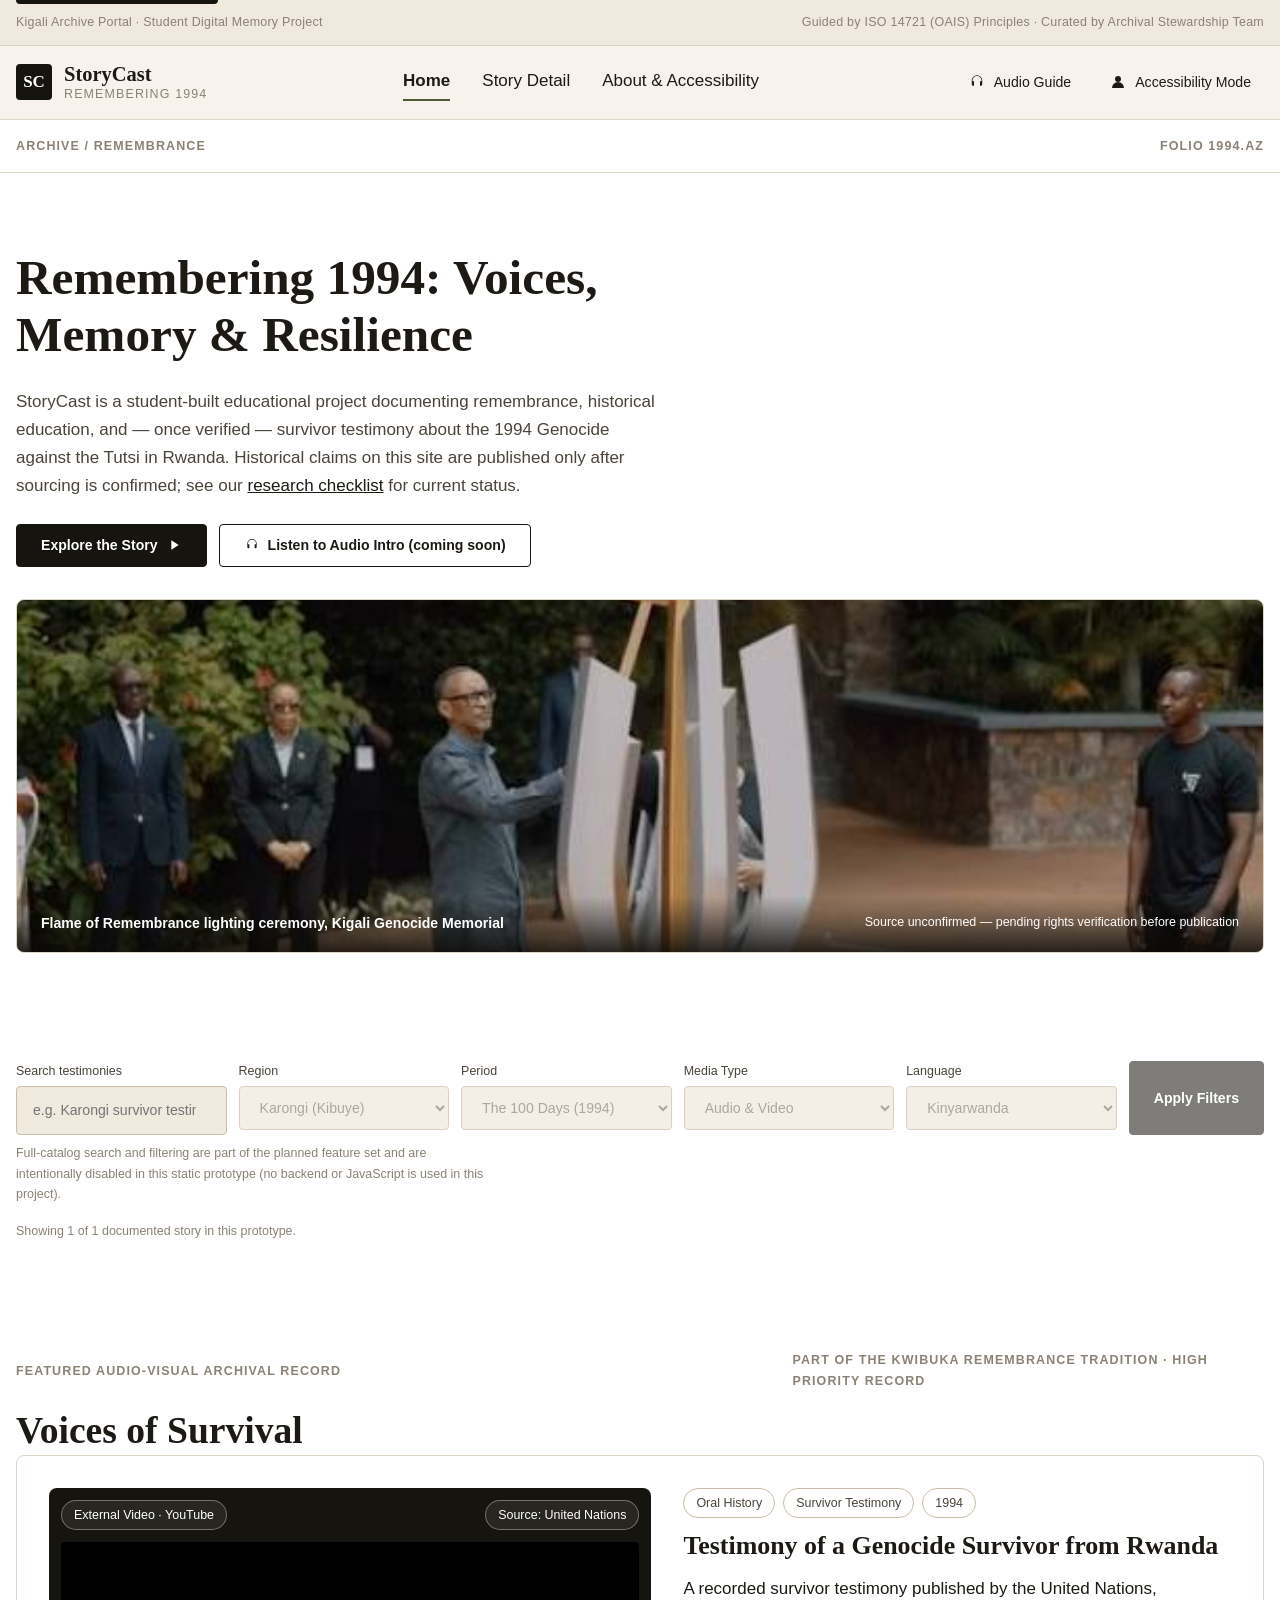
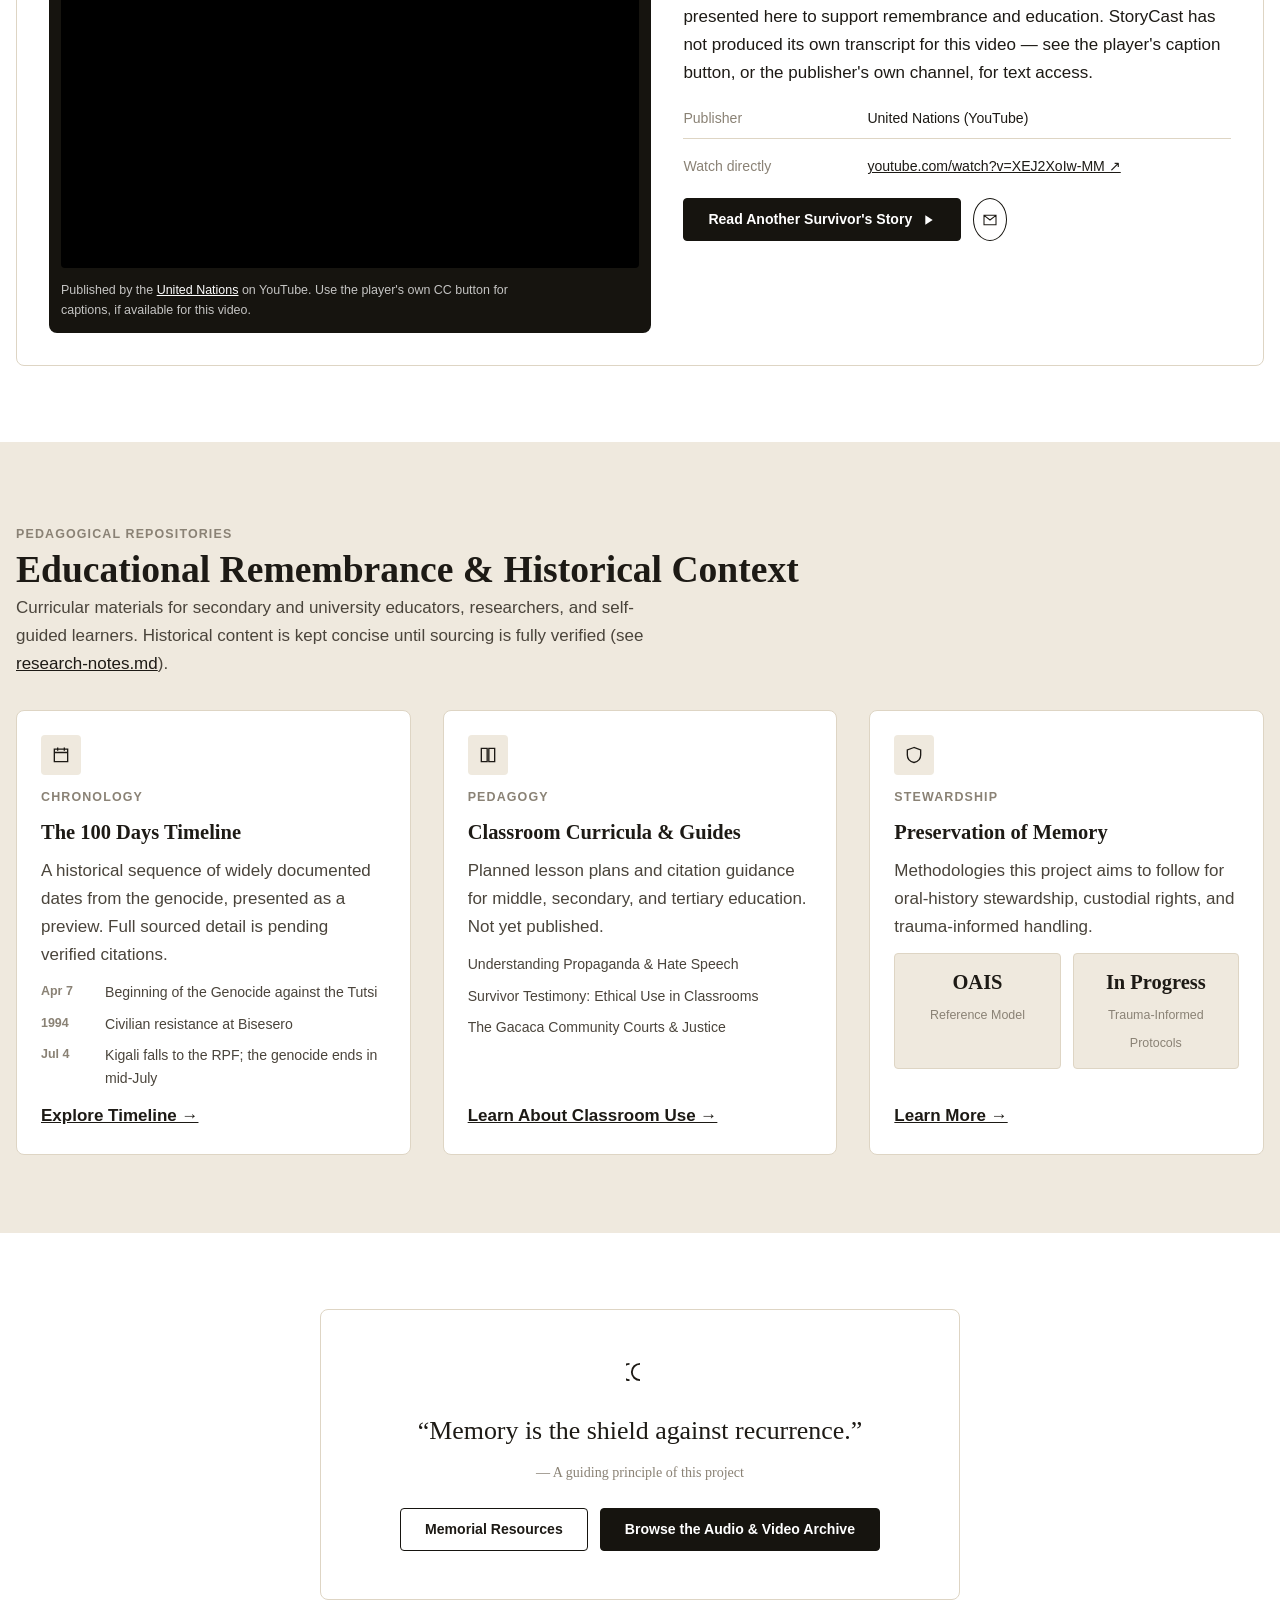
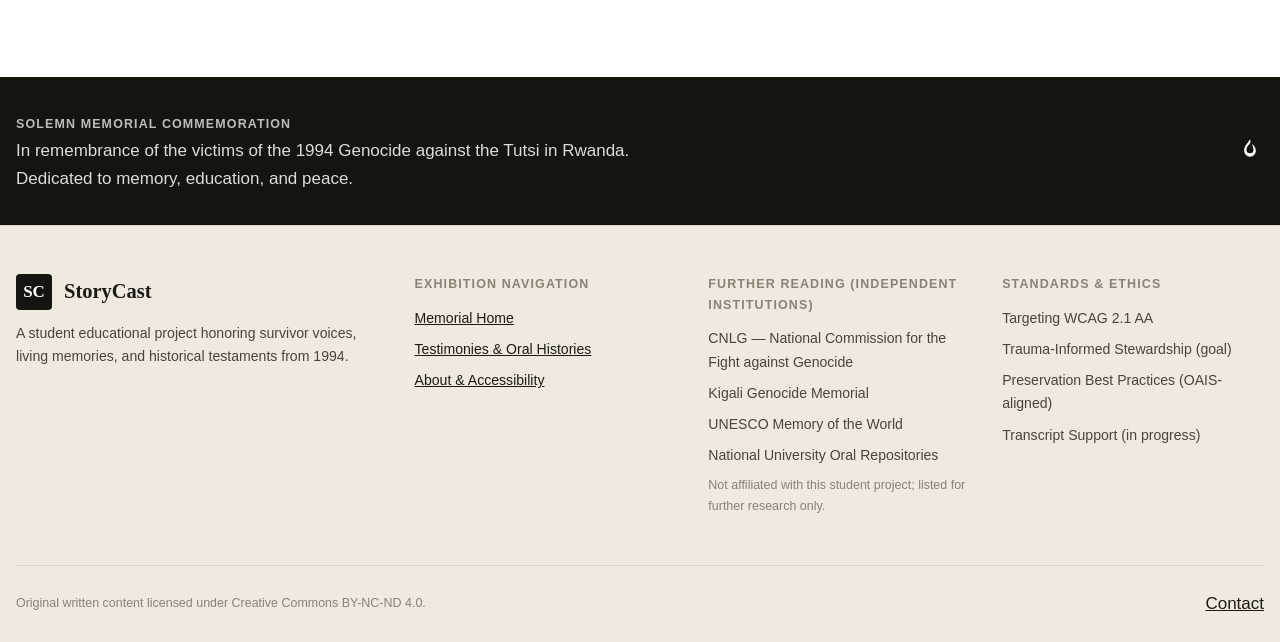
==== commit ecd3e794: "Adding images and videos" ====
--- a/index.html
+++ b/index.html
@@ -93,13 +93,13 @@
       </div>
 
       <figure class="media-figure">
-        <div class="media-figure__placeholder">
-          Image to be added: Kigali Genocide Memorial — Flame of Remembrance,
-          Gisozi Hill (pending verified, rights-cleared photography)
-        </div>
+        <img
+          class="media-figure__image"
+          src="assets/images/home-hero-kigali-memorial-flame.png"
+          alt="A dignitary lights a ceremonial flame at an outdoor memorial site in Kigali, surrounded by official attendees.">
         <figcaption>
-          <span class="media-figure__title">Kigali Genocide Memorial — Flame of Remembrance, Gisozi Hill</span>
-          <span>Photography pending</span>
+          <span class="media-figure__title">Flame of Remembrance lighting ceremony, Kigali Genocide Memorial</span>
+          <span>Source unconfirmed — pending rights verification before publication</span>
         </figcaption>
       </figure>
     </section>
@@ -160,23 +160,23 @@
         <div>
           <div class="media-panel">
             <div class="media-panel__badges">
-              <span class="chip chip--on-dark">Archived Video</span>
-              <span class="chip chip--on-dark">Low-Bandwidth Audio Mode</span>
-            </div>
-            <p class="media-placeholder">
-              Media to be added — video not yet provided
-            </p>
-            <!--
-              TODO (media): Insert the verified video source once provided,
-              and ensure a matching caption file exists in assets/captions/.
-
-              <video controls preload="metadata" poster="assets/images/TODO-poster.jpg">
-                <source src="assets/video/TODO-remembering-1994.mp4" type="video/mp4">
-                <track kind="captions" src="assets/captions/TODO-remembering-1994.vtt" srclang="en" label="English captions" default>
-              </video>
-            -->
-            <p class="media-panel__note">
-              <span>Full audio/video and a synchronized transcript will be available on the Story Detail page once source recordings are verified.</span>
+              <span class="chip chip--on-dark">External Video · YouTube</span>
+              <span class="chip chip--on-dark">Source: United Nations</span>
+            </div>
+            <div class="video-embed">
+              <iframe
+                src="https://www.youtube.com/embed/XEJ2XoIw-MM"
+                title="Testimony of a Genocide Survivor from Rwanda | United Nations"
+                allow="accelerometer; clipboard-write; encrypted-media; gyroscope; picture-in-picture; web-share"
+                referrerpolicy="strict-origin-when-cross-origin"
+                loading="lazy"
+                allowfullscreen></iframe>
+            </div>
+            <p class="media-panel__credit">
+              Published by the
+              <a href="https://www.youtube.com/@unitednations" target="_blank" rel="noopener">United Nations</a>
+              on YouTube. Use the player's own CC button for captions, if
+              available for this video.
             </p>
           </div>
         </div>
@@ -184,33 +184,33 @@
         <div class="featured-media__meta">
           <div class="tag-row">
             <span class="chip">Oral History</span>
-            <span class="chip">Karongi District</span>
+            <span class="chip">Survivor Testimony</span>
             <span class="chip">1994</span>
           </div>
-          <h3>Voices of Remembrance: Surviving Through Memory and Hope</h3>
+          <h3>Testimony of a Genocide Survivor from Rwanda</h3>
           <p>
-            A first-hand historical account recorded in Karongi District,
-            Western Province, documenting survival, resilience, and community
-            during the 1994 Genocide against the Tutsi. Full transcript,
-            captions, and verified source attribution are in progress — see
-            the <a href="story/remembering-1994.html">Story Detail page</a>.
+            A recorded survivor testimony published by the United Nations,
+            presented here to support remembrance and education. StoryCast
+            has not produced its own transcript for this video — see the
+            player's caption button, or the publisher's own channel, for
+            text access.
           </p>
           <dl class="meta-list">
             <div class="meta-list__row">
-              <dt>Catalog identifier</dt>
-              <dd>Pending assignment upon verified intake</dd>
+              <dt>Publisher</dt>
+              <dd>United Nations (YouTube)</dd>
             </div>
             <div class="meta-list__row">
-              <dt>Translations</dt>
-              <dd>Kinyarwanda (original), English</dd>
+              <dt>Watch directly</dt>
+              <dd><a href="https://www.youtube.com/watch?v=XEJ2XoIw-MM" target="_blank" rel="noopener">youtube.com/watch?v=XEJ2XoIw-MM ↗</a></dd>
             </div>
           </dl>
           <div class="hero__actions">
             <a class="btn btn--primary" href="story/remembering-1994.html">
-              Open Full Story &amp; Transcript
+              Read Another Survivor's Story
               <svg class="icon" width="16" height="16" aria-hidden="true"><use href="#icon-play"></use></svg>
             </a>
-            <a class="btn btn--icon" href="mailto:?subject=StoryCast%20%E2%80%94%20Remembering%201994&amp;body=https%3A%2F%2Fexample.org%2Fstory%2Fremembering-1994.html" aria-label="Share this story by email">
+            <a class="btn btn--icon" href="mailto:?subject=StoryCast%20%E2%80%94%20Remembering%201994&amp;body=https%3A%2F%2Fwww.youtube.com%2Fwatch%3Fv%3DXEJ2XoIw-MM" aria-label="Share this video by email">
               <svg class="icon" width="16" height="16" aria-hidden="true"><use href="#icon-mail"></use></svg>
             </a>
           </div>
--- a/css/main.css
+++ b/css/main.css
@@ -676,6 +676,17 @@
       min-height: 22rem;
     }
   }
+  .media-figure__image {
+    display: block;
+    width: 100%;
+    height: 16rem;
+    object-fit: cover;
+  }
+  @media (min-width: 48rem) {
+    .media-figure__image {
+      height: 22rem;
+    }
+  }
   .media-figure figcaption {
     position: absolute;
     inset-inline: 0;
@@ -849,6 +860,26 @@
     width: 100%;
     border-radius: var(--radius-sm);
     background-color: #000;
+  }
+  .video-embed {
+    aspect-ratio: 16/9;
+    width: 100%;
+    border-radius: var(--radius-sm);
+    overflow: hidden;
+    background-color: #000;
+  }
+  .video-embed iframe {
+    width: 100%;
+    height: 100%;
+    border: 0;
+    display: block;
+  }
+  .media-panel__credit {
+    font-size: var(--font-size-xs);
+    color: rgba(255, 255, 255, 0.75);
+  }
+  .media-panel__credit a {
+    color: var(--color-white);
   }
   .media-panel__caption {
     display: flex;
